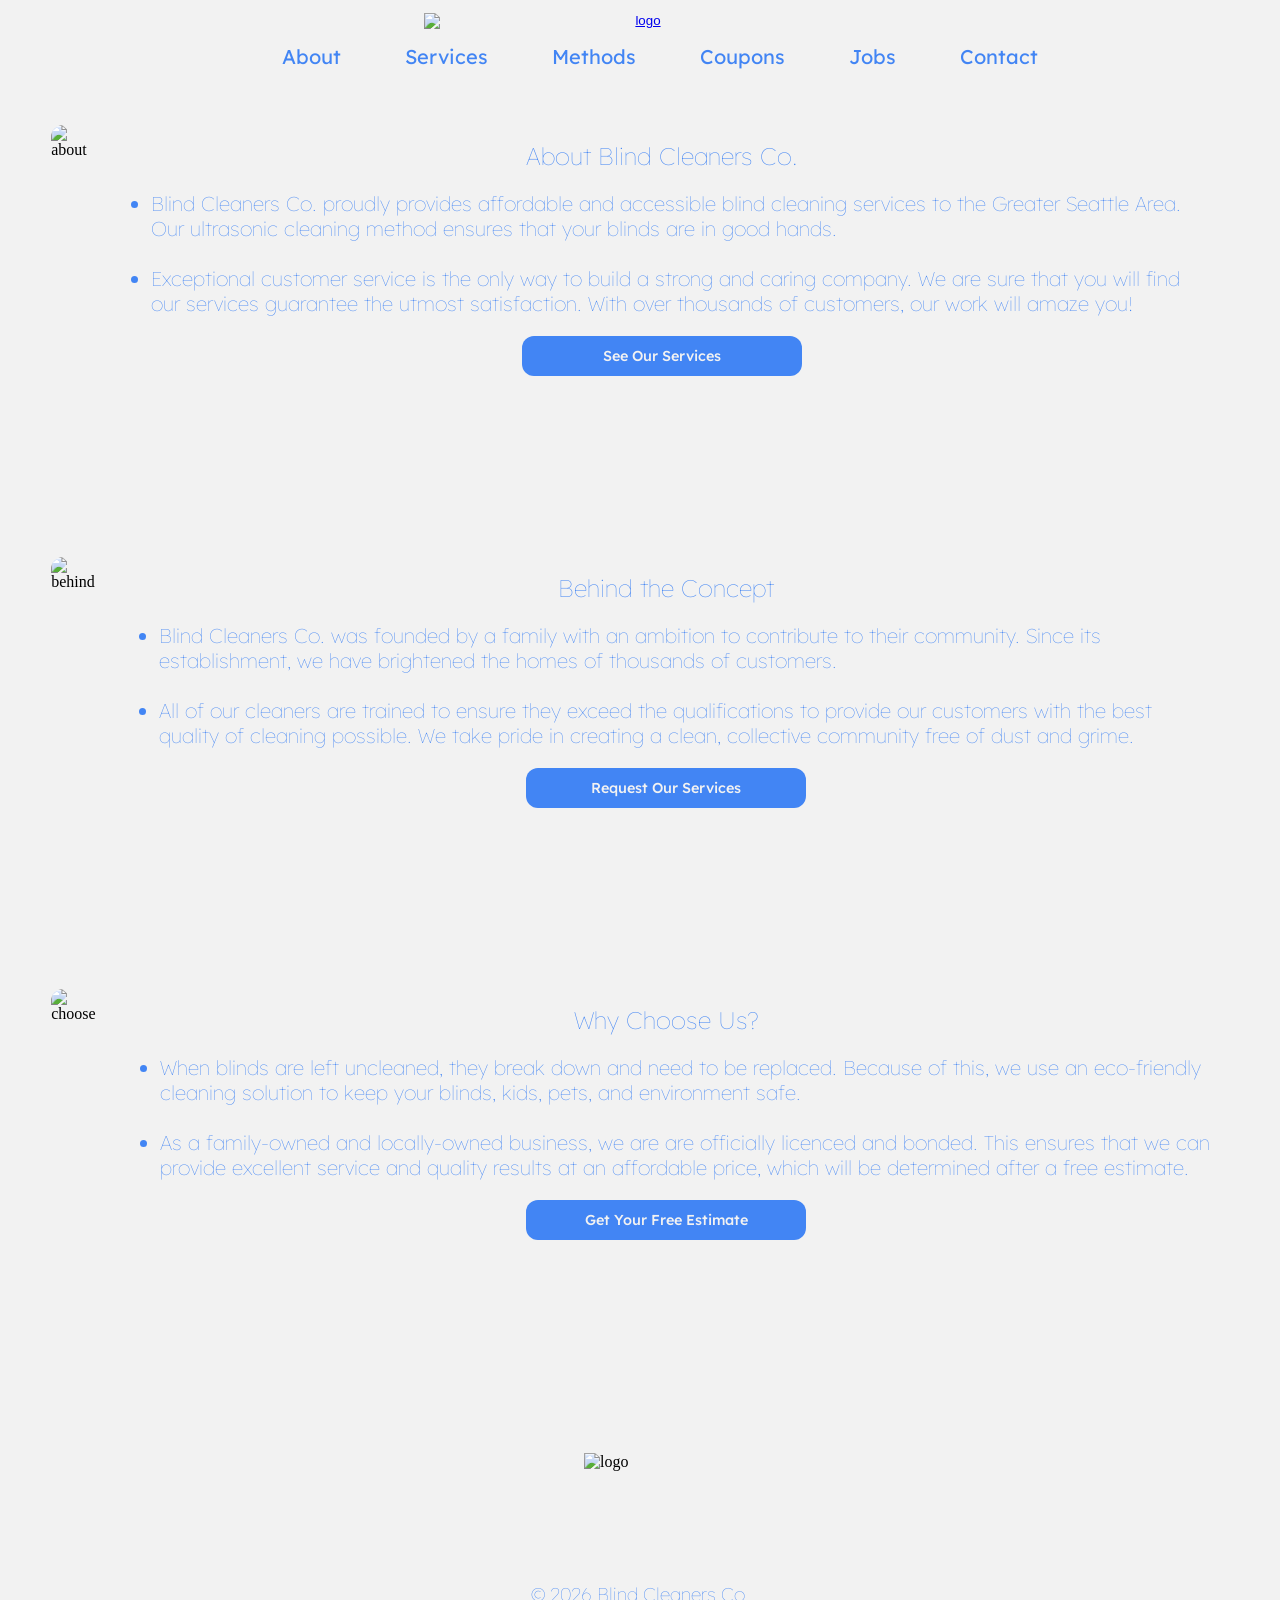
==== about.html @ 2b6c9e89 "Website revisions for animations" ====
<!DOCTYPE html>
<html>
    <head>
        <title>About | Blind Cleaners Co.</title>
        <link rel="stylesheet" href="style.css">
        <link rel="icon" type="image/x-icon" href="favicon.png">

        <meta name="viewport" content="width=device-width, initial-scale=1.0">

        <link rel="preconnect" href="https://fonts.googleapis.com">
        <link rel="preconnect" href="https://fonts.gstatic.com" crossorigin>
        <link href="https://fonts.googleapis.com/css2?family=Lexend" rel="stylesheet">
        <link href="https://fonts.googleapis.com/css2?family=Lexend+Deca:wght@300&display=swap" rel="stylesheet">
    </head>

    <body>
        <button class="logoButton">
            <a href="https://www.blindcleanersco.com"><img class="logoImage" src="logoButton.png" alt="logo"><img></a>
        </button>
        
        <nav class="navigation">
            <div class="menu">
                <ul>
                    <li><a class="item" href="./about">About</a></li>
                    <li><a class="item" href="./services">Services</a></li>
                    <li><a class="item" href="./methods">Methods</a></li>
                    <li><a class="item" href="./coupons">Coupons</a></li>
                    <li><a class="item" href="./jobs">Jobs</a></li>
                    <li><a class="item" href="./contact">Contact</a></li>
                </ul>
            </div>

            <div class="hamburger">
                <span class="bar"></span>
                <span class="bar"></span>
                <span class="bar"></span>
            </div>
        </nav>

        <div class="surroundsAbout">
            <img class="servicesImageRight" src="about.png" alt="about"><img>

            <h2 class="toFix" style="margin-left: 1rem; color: #4285F4; font-size: 1.5rem; font-family: Lexend;">
                About Blind Cleaners Co.
                <ul style="color: #4285F4; font-size: 1.25rem; font-family: Lexend Deca; text-align: left;">
                    <li>
                        Blind Cleaners Co. proudly provides affordable and accessible blind cleaning services to the
                        Greater Seattle Area. Our ultrasonic cleaning method ensures that your blinds are in good hands.
                    </li><br>
                    <li>
                        Exceptional customer service is the only way to build a strong and caring company.
                        We are sure that you will find our services guarantee the utmost satisfaction.
                        With over thousands of customers, our work will amaze you!
                    </li>
                </ul>
                <button class="processButton" onclick="pageServices()"><a class = "text" href="./services">See Our Services</a></button>
            </h2>
        </div>

        <div class="surroundsAbout">
            <img class="servicesImageRight" src="behind.png" alt="behind"><img>

            <h2 class="toFix" style="margin-left: 1rem; color: #4285F4; font-size: 1.5rem; font-family: Lexend;">
                Behind the Concept
                <ul style="color: #4285F4; font-size: 1.25rem; font-family: Lexend Deca; text-align: left;">
                    <li>Blind Cleaners Co. was founded by a family with an ambition to contribute to their community. Since its
                        establishment, we have brightened the homes of thousands of customers.</li><br>
                    <li>All of our cleaners are trained to ensure they exceed the qualifications to provide our customers with the best quality of cleaning possible.
                        We take pride in creating a clean, collective community free of dust and grime.</li>
                </ul>

                <button class="processButton" onclick="pageContact()"><a class = "text" href="./contact">Request Our Services</a></button>
            </h2>
        </div>

        <div class="surroundsAbout">
            <img class="servicesImageRight" src="choose.png" alt="choose"><img>

            <h2 class="toFix" style="margin-left: 1rem; color: #4285F4; font-size: 1.5rem; font-family: Lexend;">
                Why Choose Us?
                <ul style="color: #4285F4; font-size: 1.25rem; font-family: Lexend Deca; text-align: left;">
                    <li>When blinds are left uncleaned, they break down and need to be replaced.
                        Because of this, we use an eco-friendly cleaning solution to keep your blinds, kids, pets, and environment safe.
                    </li><br>
                    <li>As a family-owned and locally-owned business, we are are officially licenced and bonded. This ensures that we can provide excellent
                        service and quality results at an affordable price, which will be determined after a free estimate.
                    </li>
                </ul>

                <button class="processButton" onclick="pageContact()"><a class = "text" href="./contact">Get Your Free Estimate</a></button>
            </h2>
        </div>

         <div class="footer">
            <img class="footerImage" src="logo.png" alt="logo" onclick="pageIndex()"><img>
            <h4 style="color: #4285F4">© <span class="current-year"></span> Blind Cleaners Co.</h2>
        </div>

        <script src="script.js"></script>
    </body>
</html>
---- style.css ----
body {
    background-color: #F2F2F2;
    margin: 1% 4% 1% 4%;
    overflow-x: hidden;
}

::selection {
    color: #F2F2F2;
    background-color: #4285F4;
}

::-moz-selection {
    color: #F2F2F2;
    background-color: #4285F4;
}

h1 {
    font-size: 1.5rem;
    text-align: center;
    font-family: Lexend;
    font-weight: lighter;
    color: #4285F4;
    margin: 1.5rem 1.5rem 0.25rem 1.5rem;
}

h2 {
    margin: 0.5rem;
    padding: 0.5rem;
    text-align: center;
    font-size: 1.15rem;
    font-family: Lexend Deca;
    font-weight: lighter;
}

h3 {
    margin: 0.5rem;
    padding: 0.5rem;
    text-align: left;
    font-size: 1.15rem;
    font-family: Lexend Deca;
    font-weight: lighter;
}

h4 {
    text-align: center;
    font-size: 1.15rem;
    padding: none;
    margin: 0rem;
    font-family: Lexend Deca;
    font-weight: lighter;
}

h5 {
    font-size: 1rem;
    text-align: center;
    font-family: Lexend;
    font-weight: lighter;
    color: #4285F4;
    margin-top: 1.25rem;
    margin-bottom: 0.75rem;
}

body::-webkit-scrollbar {
    width: 18px;
}

::-webkit-scrollbar-thumb {
    background-color: #B6B6B6;
    border-radius: 17px;
    border: 5.5px solid transparent;
    background-clip: content-box;
}

::-webkit-scrollbar-thumb:hover {
    background-color: #A6A6A6;
    border-radius: 17px;
    border: 5.5px solid transparent;
    background-clip: content-box;
}

button,
.processButton,
.contactBoxes,
.footerImage,
.couponAccordian label {
    transition: transform 0.3s ease, box-shadow 0.3s ease, background-color 0.3s ease;
}

button,
.logoButton,
.logoButton a,
.menu a,
.menu a:hover,
.menu a:focus-visible,
.processButton a,
.processButton a:hover,
.processButton a:focus-visible {
    outline: none;
    -webkit-tap-highlight-color: transparent;
    box-shadow: none;
}

button:hover,
button:focus-visible {
    transform: translateY(-0.15rem) scale(1.02);
    box-shadow: 0 0.4rem 0.75rem rgba(0, 73, 148, 0.2);
}

.processButton:hover,
.processButton:focus-visible,
.contactBoxes:hover,
.contactBoxes:focus-visible,
.couponAccordian label:hover,
.couponAccordian label:focus-visible {
    transform: translateY(-0.15rem) scale(1.02);
    box-shadow: 0 0.4rem 0.75rem rgba(0, 73, 148, 0.2);
}

.footerImage:hover,
.footerImage:focus-visible {
    transform: translateY(-0.1rem) scale(1.01);
    box-shadow: none;
}

.navigation {
    display: flex;
    align-items: center;
    margin-bottom: 0.5rem;
    margin-top: -3rem;
}

.logoButton {
    display: block;
    margin-left: auto;
    margin-right: auto;
    border: none;
    appearance: none;
    background-color: inherit;
    width: 27rem;
    box-shadow: none;
    padding: 0;
}

.logoButton:hover,
.logoButton:focus-visible {
    transform: translateY(-0.1rem) scale(1.01);
    box-shadow: none;
}

.logoButton:focus,
.logoButton:active,
.menu .item:focus,
.menu .item:active,
.footerImage:focus,
.footerImage:active,
.processText .processButton:focus,
.processText .processButton:active {
    outline: none;
}

.logoImage {
    width: 27rem;
    display: block;
    transition: transform 0.2s ease;
}

.logoButton:hover .logoImage,
.logoButton:focus-visible .logoImage {
    transform: scale(1.01);
}

.menu {
    margin-left: auto;
    margin-right: auto;
}

.menu ul {
    display: flex;
    list-style: none;
    color: #4285F4;
    font-family: Lexend;
    text-decoration: none;
}

.menu li {
    padding: 2rem;
    font-size: 1.25rem;
}

.processBox {
    display: flex;
    align-items: center;
    justify-content: space-between;
    margin-bottom: 7rem;
}

.processImage {
    border-radius: 0.75rem;
    width: 39%;
    display: block;
    margin-left: auto;
}

.processImage1 {
    border-radius: 0.75rem;
    width: 39%;
    display: block;
    margin-left: auto;
}

.jobImage {
    border-radius: 0.75rem;
    width: 39%;
    display: block;
    margin-left: auto;
}

.processText {
    height: 21rem;
    width: 60%;
    color: #4285F4;
    margin-left: auto;
    border-radius: 0.75rem;
    border-color: #4285F4;
    background-color: #F2F2F2;
}

.processText .processButton {
    width: 17rem;
    height: 2.4rem;
    position: relative;
    top: 7.5%;
    left: 50%;
    color: #F2F2F2;
    background-color: #4285F4;
    font-size: 0.9rem;
    font-family: Lexend;
    font-weight: lighter;
    border: none;
    border-radius: 0.5rem;
    transform: translate(-50%, -50%);
    -ms-transform: translate(-50%, -50%);
    cursor: pointer;
}

.processText .processButton:hover,
.processText .processButton:focus-visible {
    transform: translate(-50%, calc(-50% - 0.25rem)) scale(1.03);
    box-shadow: 0 0.45rem 0.85rem rgba(0, 73, 148, 0.22);
}

.processButton .text {
    display: inline-block;
    color: #F2F2F2;
    text-decoration: none;
    transition: color 0.2s ease;
}

.processButton:hover .text,
.processButton:focus-visible .text {
    color: #AEE155 !important;
    text-decoration: none;
}

.footerImage {
    width: 7rem;
    height: 7rem;
    display: block;
    margin-left: auto;
    margin-right: auto;
    cursor: pointer;
    transition: transform 0.3s ease, box-shadow 0.3s ease;
}

.footerImage:hover,
.footerImage:focus-visible {
    transform: translateY(-0.1rem) scale(1.01);
    box-shadow: none;
}

.footer {
    margin-top: 2rem;
}

.menu .item {
    color: #4285F4;
    text-decoration: none;
    display: inline-block;
    transition: color 0.2s ease, transform 0.2s ease;
}

.menu .item:hover,
.menu .item:focus-visible {
    color: #AEE155;
    text-decoration: none;
    cursor: pointer;
    transform: translateY(-0.08rem);
}

.menu .item:visited {
    color: #4285F4;
}

.menu .item[href="./jobs"]:hover,
.menu .item[href="./jobs"]:focus-visible {
    color: #AEE155;
    text-decoration: none;
    cursor: pointer;
    transform: translateY(-0.08rem);
}

.menu .item[href="./contact"]:hover,
.menu .item[href="./contact"]:focus-visible {
    color: #AEE155;
}

.menu a:active {
    color: #4285F4;
    text-decoration: none;
}

.processBox .text:link,
.processBox .text:visited {
    color: #F2F2F2;
    text-decoration: none;
}

.processBox .text:hover {
    color: #AEE155;
    text-decoration: none;
    cursor: pointer;
}

.processBox .text:active {
    color: #F2F2F2;
    text-decoration: none;
}

.job-widget {
    display: block;
    margin-left: auto;
    margin-right: auto;
    width: 75%;
    height: 65rem;
    background: #F2F2F2;
    z-index: 0;
}

.contactForm {
    width: 100%;
    height: 72.5rem;
    display: block;
    margin-left: auto;
    margin-right: auto;
}

.contactContainer {
    display: flex;
    align-items: center;
    justify-content: center;
    margin-bottom: 1rem;
}

.contactBoxes {
    height: 10rem;
    width: 21rem;
    color: #4285F4;
    border-style: none;
    border-radius: 0.75rem;
    border-color: #4285F4;
    background-color: #F2F2F2;
    margin-left: 0.5rem;
    margin-right: 0.5rem;
    cursor: pointer;
}

.contactImage {
    width: 5.25rem;
    height: 5.25rem;
    padding: none;
    display: block;
    margin-left: auto;
    margin-right: auto;
}

.surroundsServices {
    display: flex;
    margin-left: auto;
    margin-right: auto;
}

.surroundsAbout {
    display: flex;
    margin-left: auto;
    margin-right: auto;
}

.servicesImageRight {
    border-radius: 0.75rem;
    height: 22rem;
    margin-bottom: 5rem;
}

.surroundsServices .processButton {
    background-color: #4285F4;
    border-radius: 0.75rem;
    border-style: none;
    width: 17.5rem;
    height: 10%;
    display: block;
    margin-right: auto;
    margin-left: auto;
    font-family: Lexend;
    font-weight: 500;
    font-size: 0.9rem;
    cursor: pointer;
}

.surroundsAbout .processButton {
    background-color: #4285F4;
    border-radius: 0.75rem;
    border-style: none;
    width: 17.5rem;
    height: 10%;
    display: block;
    margin-right: auto;
    margin-left: auto;
    font-family: Lexend;
    font-weight: 500;
    font-size: 0.9rem;
    cursor: pointer;
}

.surroundsAbout .processButton a:link {
    color: #F2F2F2;
    text-decoration: none;
}

.surroundsAbout .processButton a:visited {
    color: #F2F2F2;
    text-decoration: none;
}

.surroundsAbout .processButton a:hover {
    color: #AEE155;
    text-decoration: none;
    cursor: pointer;
}

.surroundsServices .processButton a:link {
    color: #F2F2F2;
    text-decoration: none;
}

.surroundsServices .processButton a:visited {
    color: #F2F2F2;
    text-decoration: none;
}

.surroundsServices .processButton a:hover {
    color: #AEE155;
    text-decoration: none;
    cursor: pointer;
}

.hamburger {
    display: none;
    cursor: pointer;
}

.bar {
    display: block;
    width: 1.5625rem;
    height: 0.188rem;
    margin: 0.313rem auto;
    -webkit-transition: all 0.3s ease-in-out;
    transition: all 0.3s ease-in-out;
    background-color: #4285F4;
    border-radius: 4rem;
}

.couponAccordian > input[type="checkbox"] {
    position: absolute;
    left: -100vw;
}

.couponAccordian .content {
    overflow-y: hidden;
    height: 0;
    transition: height 0.3s ease;
}

.couponAccordian > input[type="checkbox"]:checked ~ .content {
    height: auto;
    overflow: visible;
}

.couponAccordian label {
    display: block;
}

.couponAccordian {
    margin-bottom: 1em;
}

.couponAccordian > input[type="checkbox"]:checked ~ .content {
    padding-left: 1rem;
    padding-right: 1rem;
    padding-bottom: 1rem;
    border: 0.5rem;
}

.couponAccordian .handle {
    font-size: 1.2rem;
    font-family: "Lexend Deca";
    font-weight: 500;
    color: #4285F4;
}

.couponAccordian label {
    color: #4285F4;
    cursor: pointer;
    font-weight: normal;
    padding: 1rem;
    background: #E6E6E6;
    border-radius: 0.75rem;
}

.couponAccordian label:hover, .accordion label:focus {
    background: #D6D6D6;
}

.couponAccordian .handle label:before {
    content: "→";
    display: inline-block;
    margin-right: 10px;
    font-size: 1.2rem;
    line-height: 1.556em;
}

.couponAccordian > input[type="checkbox"]:checked ~ .handle label:before {
    content: "↓";
}

.couponImage {
    border-radius: 0.75rem;
    width: 60%;
    display: block;
    margin-left: auto;
    margin-right: auto;
}

.row {
    display: flex;
}

.column {
    flex: 50%;
}

.columnTop {
    flex: 50%;
}

@media (max-width: 1275px) {
    .navigation {
        flex-direction: column;
    }

    .logoButton {
        display: block;
        margin-right: auto;
        margin-left: auto;
        margin-bottom: -3rem;
        border: none;
        appearance: none;
        background-color: inherit;
        width: 26.5rem;
    }

    .logoImage {
        width: 26.5rem;
    }

    .menu {
        margin-bottom: -2rem;
    }

    .processBox {
        flex-direction: column;
        margin-left: 0rem;
        margin-right: 0rem;
        margin-bottom: 10rem;
    }

    .processText {
        display: block;
        margin-left: auto;
        margin-right: auto;
    }

    .processImage {
        display: block;
        margin-left: 0rem;
        margin-right: 0rem;
        margin-top: 10rem;
        width: 20rem;
    }

    .processImage1 {
        display: block;
        margin-left: 0rem;
        margin-right: 0rem;
        width: 20rem;
    }

    .jobImage {
        display: block;
        margin-left: 0rem;
        margin-right: 0rem;
        margin-top: 10rem;
        width: 20rem;
    }

    .surroundsServices {
        flex-direction: column;
        margin-bottom: 10rem;
    }

    .surroundsAbout {
        flex-direction: column;
        margin-bottom: 5rem;
    }

    .servicesImageRight {
        height: 100%;
    }

    .toFix {
        margin-top: -3rem;
    }

    .shrinkMargin {
        margin-top: -4rem;
        margin-bottom: -5rem;
    }

    .surroundsServices .processButton {
        border-style: none;
        width: 17.5rem;
        height: 2.5rem;
        display: block;
        margin-right: auto;
        margin-left: auto;
        font-family: Lexend;
        font-weight: 500;
    }

    .surroundsAbout .processButton {
        border-style: none;
        width: 17.5rem;
        height: 2.5rem;
        display: block;
        margin-right: auto;
        margin-left: auto;
        font-family: Lexend;
        font-weight: 500;
    }
}

@media (max-width: 950px) {
    .navigation {
        flex-direction: row;
        margin-bottom: 3rem;
    }

    .logoButton {
        width: 20rem;
    }

    .logoImage {
        width: 20rem;
    }

    .homeworkButton {
        margin-top: 2rem;
    }

    .processButton {
        margin-top: 2rem;
    }

    .processText {
        margin-bottom: 10rem;
    }

    .contactContainer {
        flex-direction: column;
    }

    .contactForm {
        height: 70rem;
        width: 100%;
    }

    .job-widget {
        width: 100%;
        height: 70rem;
    }

    .hamburger {
        display: block;
        z-index: 1000;
        margin-top: -8rem;
        margin-left: auto;
    }

    .hamburger.active .bar:nth-child(2){
        opacity: 0;
    }

    .hamburger.active .bar:nth-child(1){
        transform: translateY(0.5rem) rotate(45deg);
    }

    .hamburger.active .bar:nth-child(3){
        transform: translateY(-0.5rem) rotate(-45deg);
    }

    .menu {
        position: fixed;
        left: -100%;
        top: 8rem;
        gap: 0;
        flex-direction: column;
        background-color: #4285F4;
        width: 100%;
        text-align: right;
        transition: 0.3s;
    }

    .menu.active {
        left: 0;
    }

    .menu ul {
        flex-direction: column;
    }

    .menu .item {
        color: #F2F2F2;
        text-decoration: none;
        transition: color 0.2s ease, transform 0.2s ease;
    }

    .menu .item:hover,
    .menu .item:focus-visible {
        color: #AEE155;
        text-decoration: none;
        transform: translateY(-0.08rem);
    }

    .menu .item:visited {
        color: #F2F2F2;
    }

    .processBox {
        margin-bottom: 30rem;
    }

    .jobImage {
        margin-top: 5rem;
    }

    .row {
        flex-direction: column;
    }
}
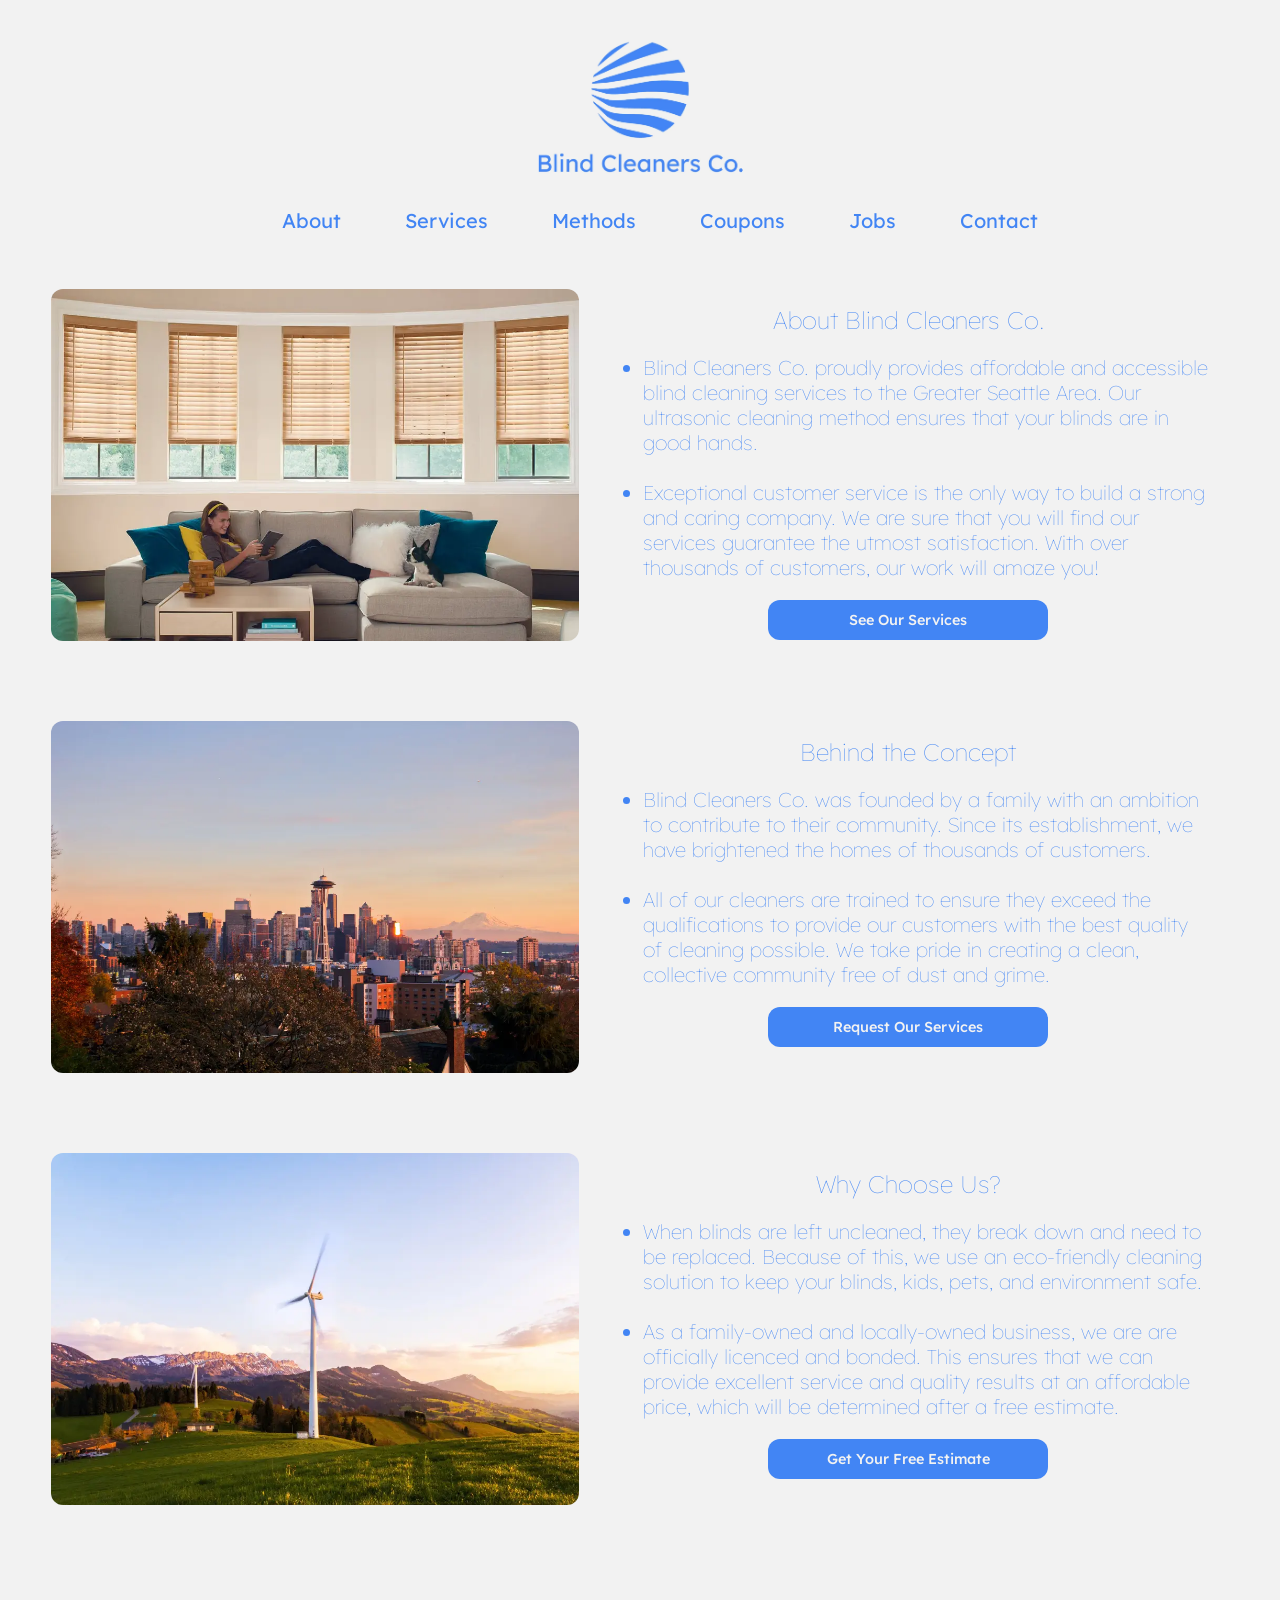
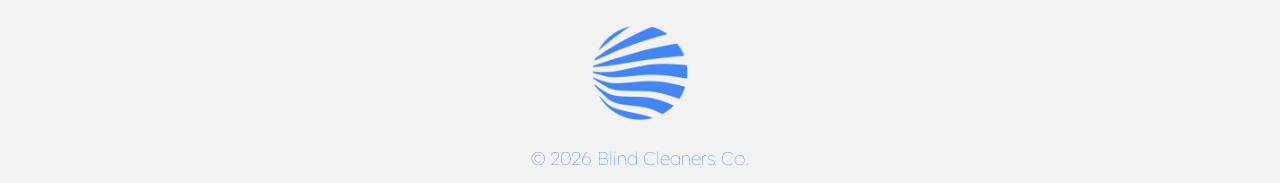
==== commit 6ea80e08: "Changing picture formats" ====
--- a/about.html
+++ b/about.html
@@ -3,7 +3,7 @@
     <head>
         <title>About | Blind Cleaners Co.</title>
         <link rel="stylesheet" href="style.css">
-        <link rel="icon" type="image/x-icon" href="favicon.png">
+        <link rel="icon" type="image/x-icon" href=".png">
 
         <meta name="viewport" content="width=device-width, initial-scale=1.0">
 
@@ -15,7 +15,7 @@
 
     <body>
         <button class="logoButton">
-            <a href="https://www.blindcleanersco.com"><img class="logoImage" src="logoButton.png" alt="logo"><img></a>
+            <a href="https://www.blindcleanersco.com"><img class="logoImage" src="logoButton.webp" alt="logo"><img></a>
         </button>
         
         <nav class="navigation">
@@ -38,7 +38,7 @@
         </nav>
 
         <div class="surroundsAbout">
-            <img class="servicesImageRight" src="about.png" alt="about"><img>
+            <img class="servicesImageRight" src="about.webp" alt="about"><img>
 
             <h2 class="toFix" style="margin-left: 1rem; color: #4285F4; font-size: 1.5rem; font-family: Lexend;">
                 About Blind Cleaners Co.
@@ -58,7 +58,7 @@
         </div>
 
         <div class="surroundsAbout">
-            <img class="servicesImageRight" src="behind.png" alt="behind"><img>
+            <img class="servicesImageRight" src="behind.webp" alt="behind"><img>
 
             <h2 class="toFix" style="margin-left: 1rem; color: #4285F4; font-size: 1.5rem; font-family: Lexend;">
                 Behind the Concept
@@ -74,7 +74,7 @@
         </div>
 
         <div class="surroundsAbout">
-            <img class="servicesImageRight" src="choose.png" alt="choose"><img>
+            <img class="servicesImageRight" src="choose.webp" alt="choose"><img>
 
             <h2 class="toFix" style="margin-left: 1rem; color: #4285F4; font-size: 1.5rem; font-family: Lexend;">
                 Why Choose Us?
@@ -92,7 +92,7 @@
         </div>
 
          <div class="footer">
-            <img class="footerImage" src="logo.png" alt="logo" onclick="pageIndex()"><img>
+            <img class="footerImage" src="logo.webp" alt="logo" onclick="pageIndex()"><img>
             <h4 style="color: #4285F4">© <span class="current-year"></span> Blind Cleaners Co.</h2>
         </div>
 
